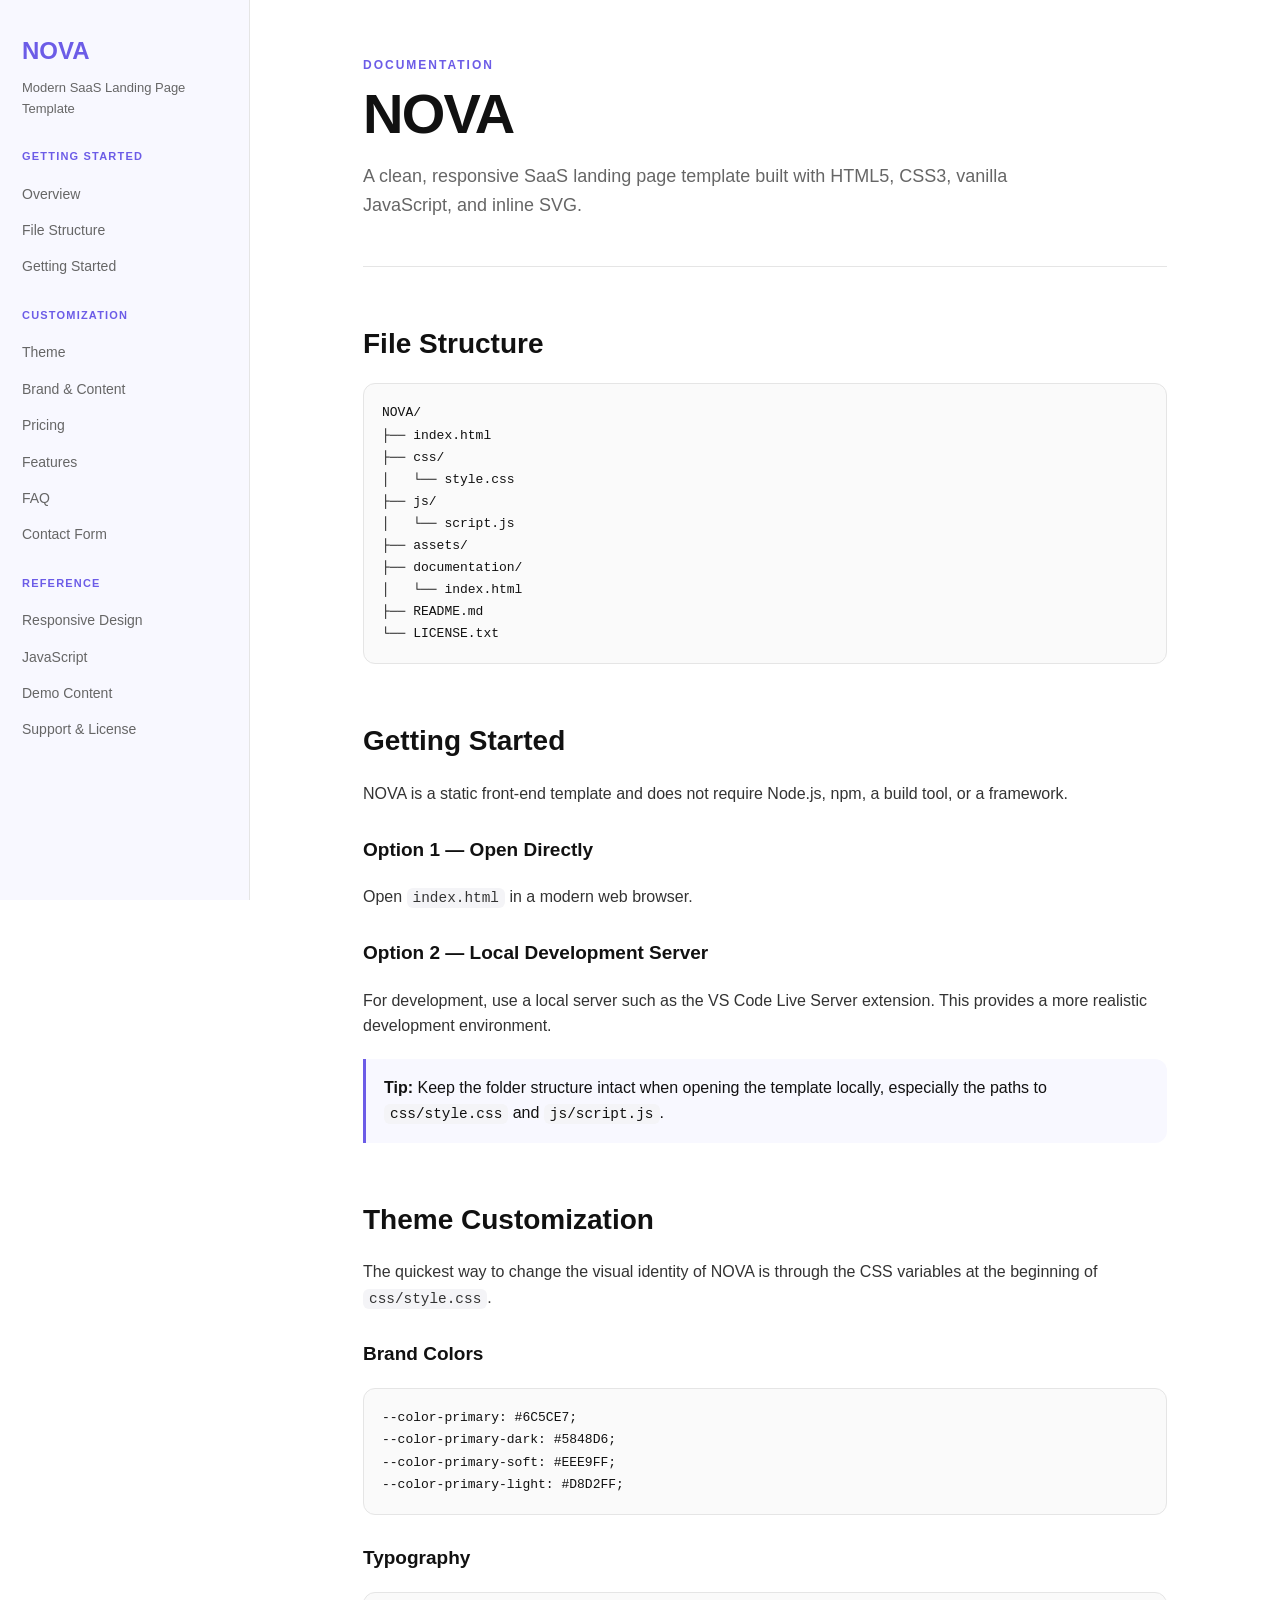
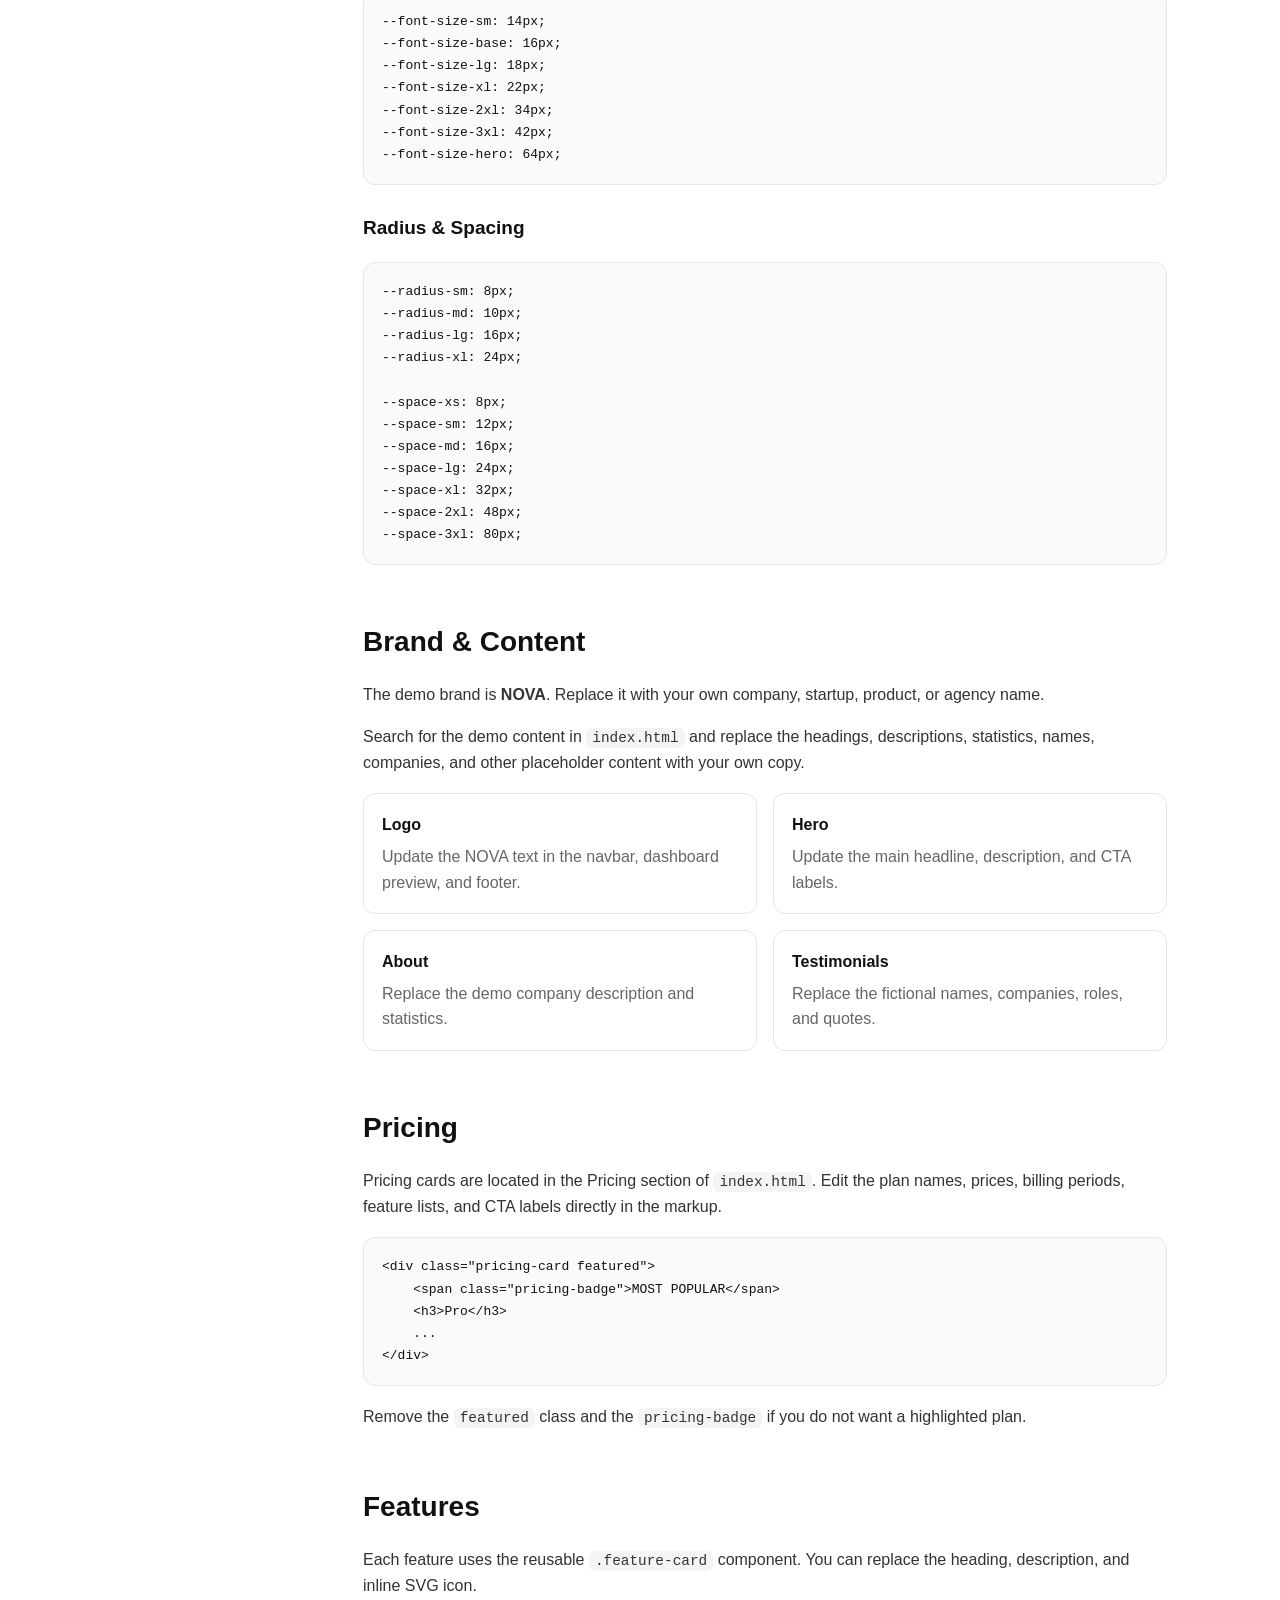
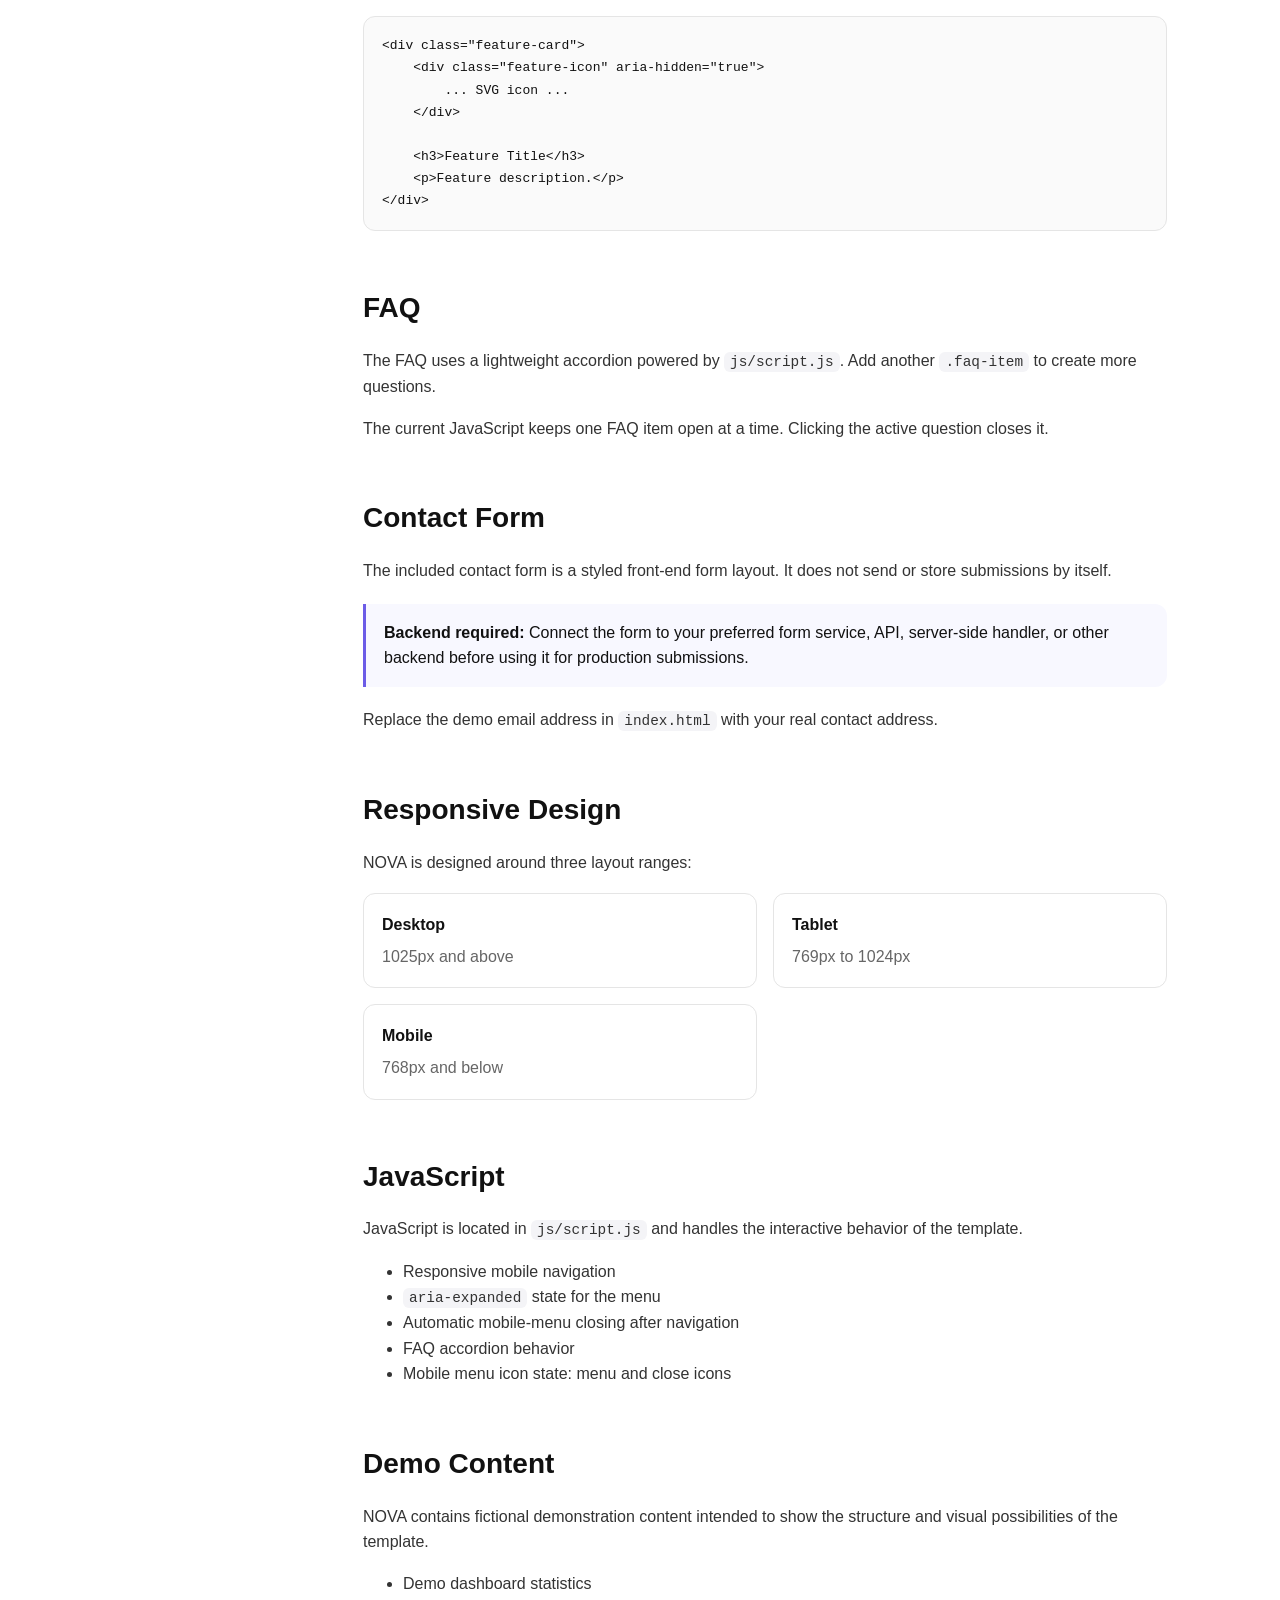
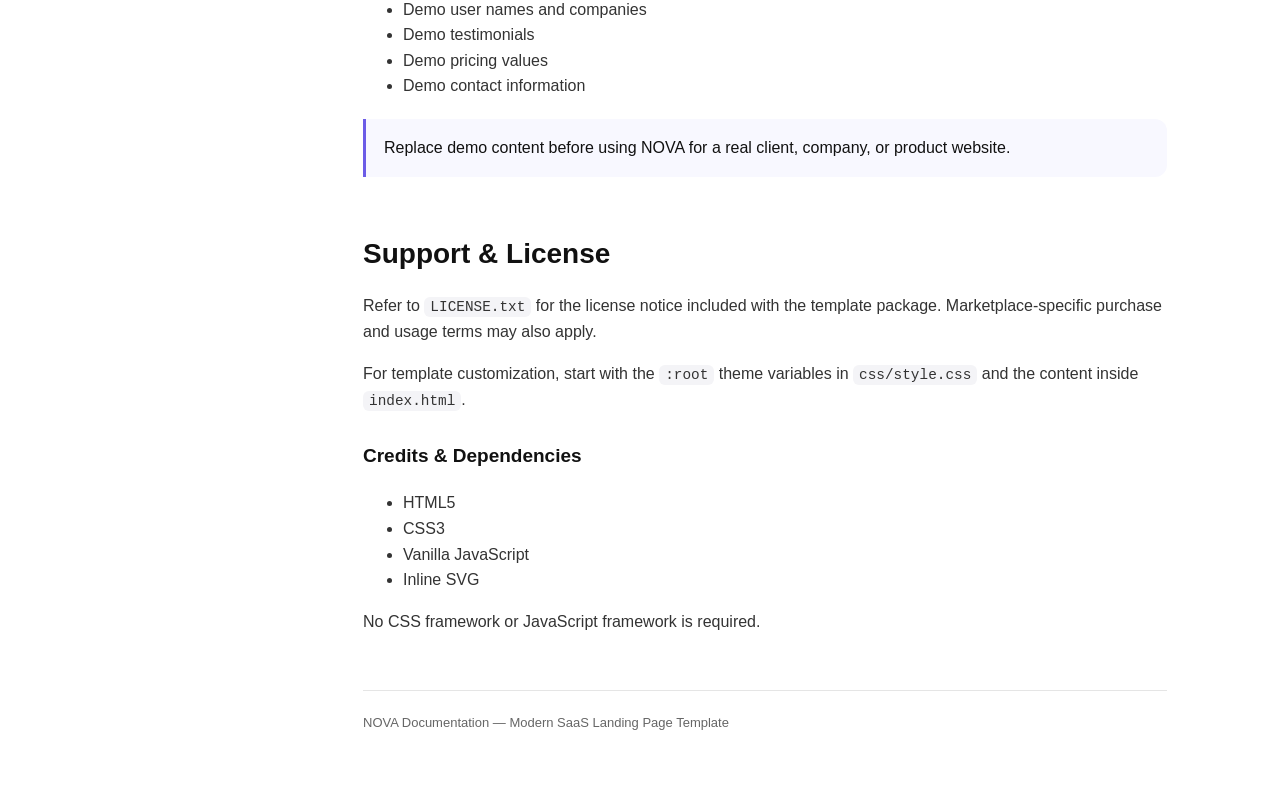
==== documentation/index.html @ a09f8e46 "Initial NOVA template" ====
<!DOCTYPE html>
<html lang="en">
<head>
    <meta charset="UTF-8">
    <meta name="viewport" content="width=device-width, initial-scale=1.0">
    <title>NOVA — Documentation</title>
    <style>
        :root {
            --primary: #6C5CE7;
            --primary-dark: #5848D6;
            --text: #111111;
            --muted: #666666;
            --border: #e5e5e5;
            --surface: #f8f8ff;
            --background: #ffffff;
            --code: #f4f4f7;
            --radius: 12px;
        }

        * { box-sizing: border-box; }
        html { scroll-behavior: smooth; }
        body {
            margin: 0;
            font-family: Arial, sans-serif;
            color: var(--text);
            background: var(--background);
            line-height: 1.6;
        }

        a { color: inherit; }

        .layout {
            display: grid;
            grid-template-columns: 250px minmax(0, 1fr);
            min-height: 100vh;
        }

        .sidebar {
            position: sticky;
            top: 0;
            height: 100vh;
            overflow-y: auto;
            padding: 32px 22px;
            border-right: 1px solid var(--border);
            background: var(--surface);
        }

        .brand {
            display: inline-block;
            margin-bottom: 8px;
            color: var(--primary);
            font-size: 24px;
            font-weight: 700;
            text-decoration: none;
        }

        .tagline {
            margin: 0 0 28px;
            color: var(--muted);
            font-size: 13px;
        }

        .nav-title {
            margin: 22px 0 10px;
            font-size: 11px;
            font-weight: 700;
            letter-spacing: 1.2px;
            color: var(--primary);
        }

        .sidebar nav a {
            display: block;
            padding: 7px 0;
            color: var(--muted);
            font-size: 14px;
            text-decoration: none;
        }

        .sidebar nav a:hover { color: var(--primary); }

        main {
            width: min(100%, 900px);
            padding: 56px 48px 80px;
            margin: 0 auto;
        }

        .hero {
            padding-bottom: 28px;
            border-bottom: 1px solid var(--border);
        }

        .eyebrow {
            margin: 0 0 10px;
            color: var(--primary);
            font-size: 12px;
            font-weight: 700;
            letter-spacing: 2px;
        }

        h1 {
            margin: 0;
            font-size: clamp(38px, 6vw, 56px);
            line-height: 1.05;
            letter-spacing: -1.8px;
        }

        h2 {
            margin-top: 48px;
            padding-top: 12px;
            font-size: 28px;
            line-height: 1.2;
        }

        h3 {
            margin-top: 28px;
            font-size: 19px;
        }

        p, li { color: #333333; }
        .lead { max-width: 720px; color: var(--muted); font-size: 18px; }

        code {
            padding: 2px 6px;
            border-radius: 6px;
            background: var(--code);
            font-family: Consolas, Monaco, monospace;
            font-size: 0.9em;
        }

        pre {
            overflow-x: auto;
            margin: 18px 0;
            padding: 18px;
            border: 1px solid var(--border);
            border-radius: var(--radius);
            background: #fafafa;
        }

        pre code {
            padding: 0;
            background: transparent;
            font-size: 13px;
            line-height: 1.7;
        }

        .note {
            margin: 20px 0;
            padding: 16px 18px;
            border-left: 3px solid var(--primary);
            border-radius: 0 var(--radius) var(--radius) 0;
            background: var(--surface);
        }

        .grid {
            display: grid;
            grid-template-columns: repeat(2, minmax(0, 1fr));
            gap: 16px;
            margin-top: 18px;
        }

        .card {
            padding: 18px;
            border: 1px solid var(--border);
            border-radius: var(--radius);
            background: var(--background);
        }

        .card strong {
            display: block;
            margin-bottom: 6px;
        }

        .muted { color: var(--muted); }

        footer {
            margin-top: 56px;
            padding-top: 22px;
            border-top: 1px solid var(--border);
            color: var(--muted);
            font-size: 13px;
        }

        @media (max-width: 800px) {
            .layout { grid-template-columns: 1fr; }
            .sidebar {
                position: static;
                height: auto;
                border-right: 0;
                border-bottom: 1px solid var(--border);
            }
            main { padding: 36px 22px 60px; }
            .grid { grid-template-columns: 1fr; }
        }
    </style>
</head>
<body>

<div class="layout">

    <aside class="sidebar">
        <a class="brand" href="#top">NOVA</a>
        <p class="tagline">Modern SaaS Landing Page Template</p>

        <nav>
            <div class="nav-title">GETTING STARTED</div>
            <a href="#overview">Overview</a>
            <a href="#structure">File Structure</a>
            <a href="#install">Getting Started</a>

            <div class="nav-title">CUSTOMIZATION</div>
            <a href="#theme">Theme</a>
            <a href="#brand">Brand & Content</a>
            <a href="#pricing">Pricing</a>
            <a href="#features">Features</a>
            <a href="#faq">FAQ</a>
            <a href="#contact">Contact Form</a>

            <div class="nav-title">REFERENCE</div>
            <a href="#responsive">Responsive Design</a>
            <a href="#javascript">JavaScript</a>
            <a href="#demo">Demo Content</a>
            <a href="#support">Support & License</a>
        </nav>
    </aside>

    <main id="top">

        <section class="hero" id="overview">
            <p class="eyebrow">DOCUMENTATION</p>
            <h1>NOVA</h1>
            <p class="lead">
                A clean, responsive SaaS landing page template built with HTML5,
                CSS3, vanilla JavaScript, and inline SVG.
            </p>
        </section>

        <section id="structure">
            <h2>File Structure</h2>
            <pre><code>NOVA/
├── index.html
├── css/
│   └── style.css
├── js/
│   └── script.js
├── assets/
├── documentation/
│   └── index.html
├── README.md
└── LICENSE.txt</code></pre>
        </section>

        <section id="install">
            <h2>Getting Started</h2>
            <p>
                NOVA is a static front-end template and does not require Node.js,
                npm, a build tool, or a framework.
            </p>

            <h3>Option 1 — Open Directly</h3>
            <p>Open <code>index.html</code> in a modern web browser.</p>

            <h3>Option 2 — Local Development Server</h3>
            <p>
                For development, use a local server such as the VS Code Live Server
                extension. This provides a more realistic development environment.
            </p>

            <div class="note">
                <strong>Tip:</strong> Keep the folder structure intact when opening the template locally,
                especially the paths to <code>css/style.css</code> and <code>js/script.js</code>.
            </div>
        </section>

        <section id="theme">
            <h2>Theme Customization</h2>
            <p>
                The quickest way to change the visual identity of NOVA is through the
                CSS variables at the beginning of <code>css/style.css</code>.
            </p>

            <h3>Brand Colors</h3>
            <pre><code>--color-primary: #6C5CE7;
--color-primary-dark: #5848D6;
--color-primary-soft: #EEE9FF;
--color-primary-light: #D8D2FF;</code></pre>

            <h3>Typography</h3>
            <pre><code>--font-size-sm: 14px;
--font-size-base: 16px;
--font-size-lg: 18px;
--font-size-xl: 22px;
--font-size-2xl: 34px;
--font-size-3xl: 42px;
--font-size-hero: 64px;</code></pre>

            <h3>Radius & Spacing</h3>
            <pre><code>--radius-sm: 8px;
--radius-md: 10px;
--radius-lg: 16px;
--radius-xl: 24px;

--space-xs: 8px;
--space-sm: 12px;
--space-md: 16px;
--space-lg: 24px;
--space-xl: 32px;
--space-2xl: 48px;
--space-3xl: 80px;</code></pre>
        </section>

        <section id="brand">
            <h2>Brand & Content</h2>
            <p>
                The demo brand is <strong>NOVA</strong>. Replace it with your own
                company, startup, product, or agency name.
            </p>

            <p>
                Search for the demo content in <code>index.html</code> and replace
                the headings, descriptions, statistics, names, companies, and other
                placeholder content with your own copy.
            </p>

            <div class="grid">
                <div class="card">
                    <strong>Logo</strong>
                    <span class="muted">Update the NOVA text in the navbar, dashboard preview, and footer.</span>
                </div>
                <div class="card">
                    <strong>Hero</strong>
                    <span class="muted">Update the main headline, description, and CTA labels.</span>
                </div>
                <div class="card">
                    <strong>About</strong>
                    <span class="muted">Replace the demo company description and statistics.</span>
                </div>
                <div class="card">
                    <strong>Testimonials</strong>
                    <span class="muted">Replace the fictional names, companies, roles, and quotes.</span>
                </div>
            </div>
        </section>

        <section id="pricing">
            <h2>Pricing</h2>
            <p>
                Pricing cards are located in the Pricing section of <code>index.html</code>.
                Edit the plan names, prices, billing periods, feature lists, and CTA labels directly in the markup.
            </p>

            <pre><code>&lt;div class="pricing-card featured"&gt;
    &lt;span class="pricing-badge"&gt;MOST POPULAR&lt;/span&gt;
    &lt;h3&gt;Pro&lt;/h3&gt;
    ...
&lt;/div&gt;</code></pre>

            <p>
                Remove the <code>featured</code> class and the <code>pricing-badge</code>
                if you do not want a highlighted plan.
            </p>
        </section>

        <section id="features">
            <h2>Features</h2>
            <p>
                Each feature uses the reusable <code>.feature-card</code> component.
                You can replace the heading, description, and inline SVG icon.
            </p>

            <pre><code>&lt;div class="feature-card"&gt;
    &lt;div class="feature-icon" aria-hidden="true"&gt;
        ... SVG icon ...
    &lt;/div&gt;

    &lt;h3&gt;Feature Title&lt;/h3&gt;
    &lt;p&gt;Feature description.&lt;/p&gt;
&lt;/div&gt;</code></pre>
        </section>

        <section id="faq">
            <h2>FAQ</h2>
            <p>
                The FAQ uses a lightweight accordion powered by <code>js/script.js</code>.
                Add another <code>.faq-item</code> to create more questions.
            </p>

            <p>
                The current JavaScript keeps one FAQ item open at a time. Clicking the
                active question closes it.
            </p>
        </section>

        <section id="contact">
            <h2>Contact Form</h2>
            <p>
                The included contact form is a styled front-end form layout. It does not
                send or store submissions by itself.
            </p>

            <div class="note">
                <strong>Backend required:</strong> Connect the form to your preferred form service,
                API, server-side handler, or other backend before using it for production submissions.
            </div>

            <p>
                Replace the demo email address in <code>index.html</code> with your real contact address.
            </p>
        </section>

        <section id="responsive">
            <h2>Responsive Design</h2>
            <p>NOVA is designed around three layout ranges:</p>

            <div class="grid">
                <div class="card">
                    <strong>Desktop</strong>
                    <span class="muted">1025px and above</span>
                </div>
                <div class="card">
                    <strong>Tablet</strong>
                    <span class="muted">769px to 1024px</span>
                </div>
                <div class="card">
                    <strong>Mobile</strong>
                    <span class="muted">768px and below</span>
                </div>
            </div>
        </section>

        <section id="javascript">
            <h2>JavaScript</h2>
            <p>
                JavaScript is located in <code>js/script.js</code> and handles the interactive behavior of the template.
            </p>

            <ul>
                <li>Responsive mobile navigation</li>
                <li><code>aria-expanded</code> state for the menu</li>
                <li>Automatic mobile-menu closing after navigation</li>
                <li>FAQ accordion behavior</li>
                <li>Mobile menu icon state: menu and close icons</li>
            </ul>
        </section>

        <section id="demo">
            <h2>Demo Content</h2>
            <p>
                NOVA contains fictional demonstration content intended to show the structure and visual possibilities of the template.
            </p>

            <ul>
                <li>Demo dashboard statistics</li>
                <li>Demo user names and companies</li>
                <li>Demo testimonials</li>
                <li>Demo pricing values</li>
                <li>Demo contact information</li>
            </ul>

            <div class="note">
                Replace demo content before using NOVA for a real client, company, or product website.
            </div>
        </section>

        <section id="support">
            <h2>Support & License</h2>
            <p>
                Refer to <code>LICENSE.txt</code> for the license notice included with the template package.
                Marketplace-specific purchase and usage terms may also apply.
            </p>

            <p>
                For template customization, start with the <code>:root</code> theme variables in
                <code>css/style.css</code> and the content inside <code>index.html</code>.
            </p>

            <h3>Credits & Dependencies</h3>
            <ul>
                <li>HTML5</li>
                <li>CSS3</li>
                <li>Vanilla JavaScript</li>
                <li>Inline SVG</li>
            </ul>
            <p>No CSS framework or JavaScript framework is required.</p>
        </section>

        <footer>
            NOVA Documentation — Modern SaaS Landing Page Template
        </footer>

    </main>
</div>

</body>
</html>
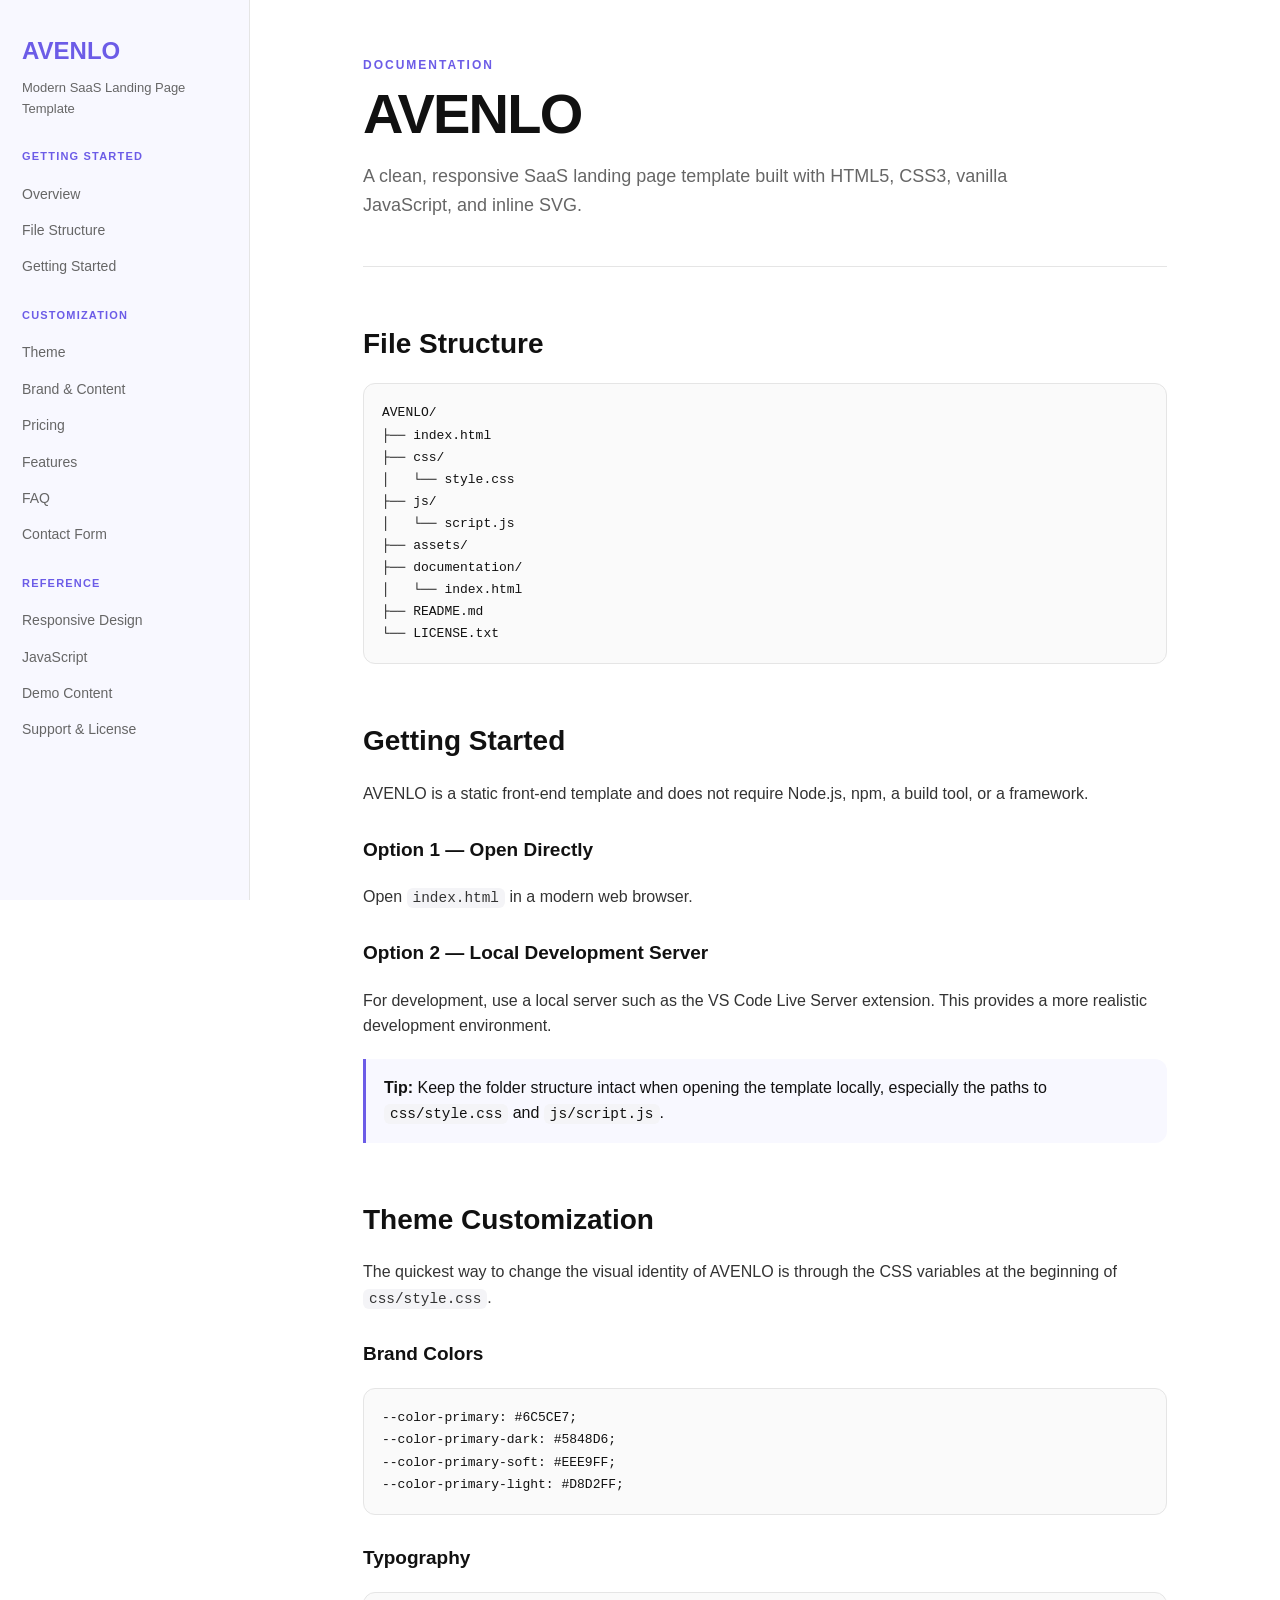
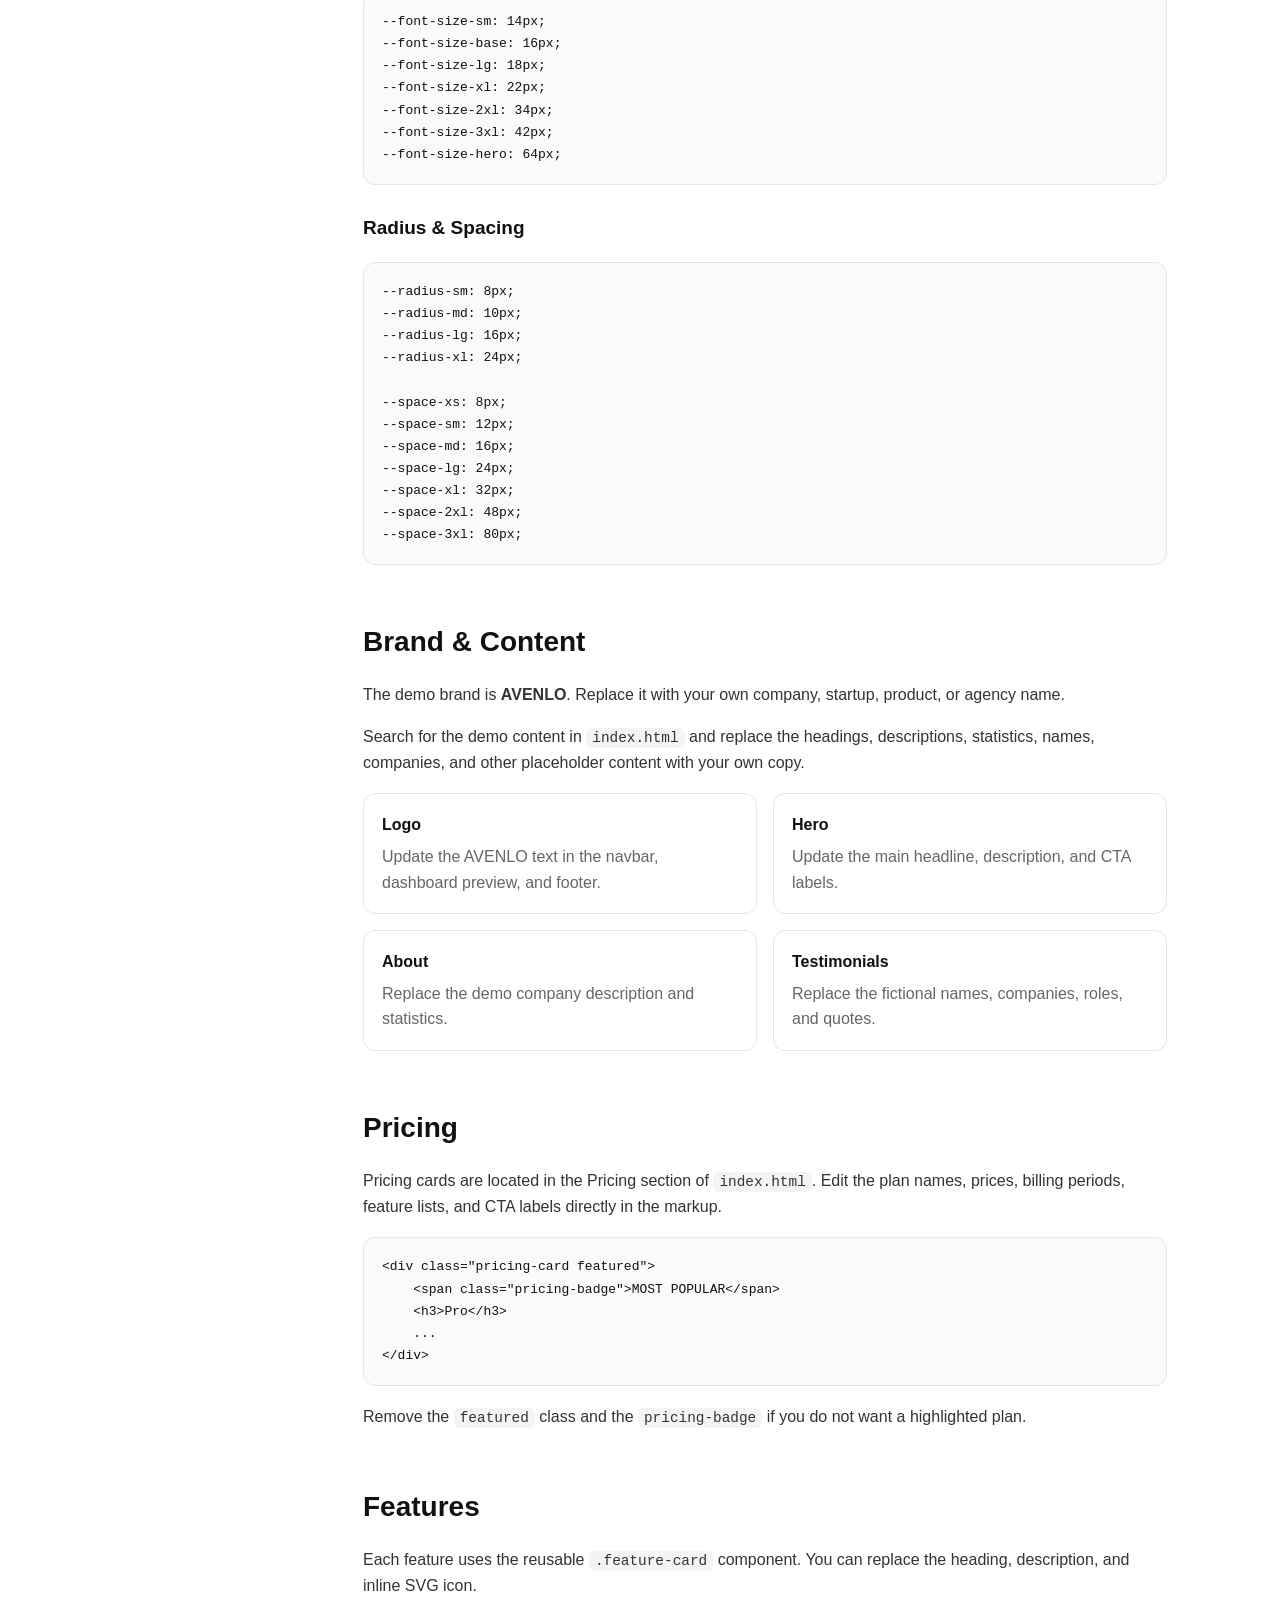
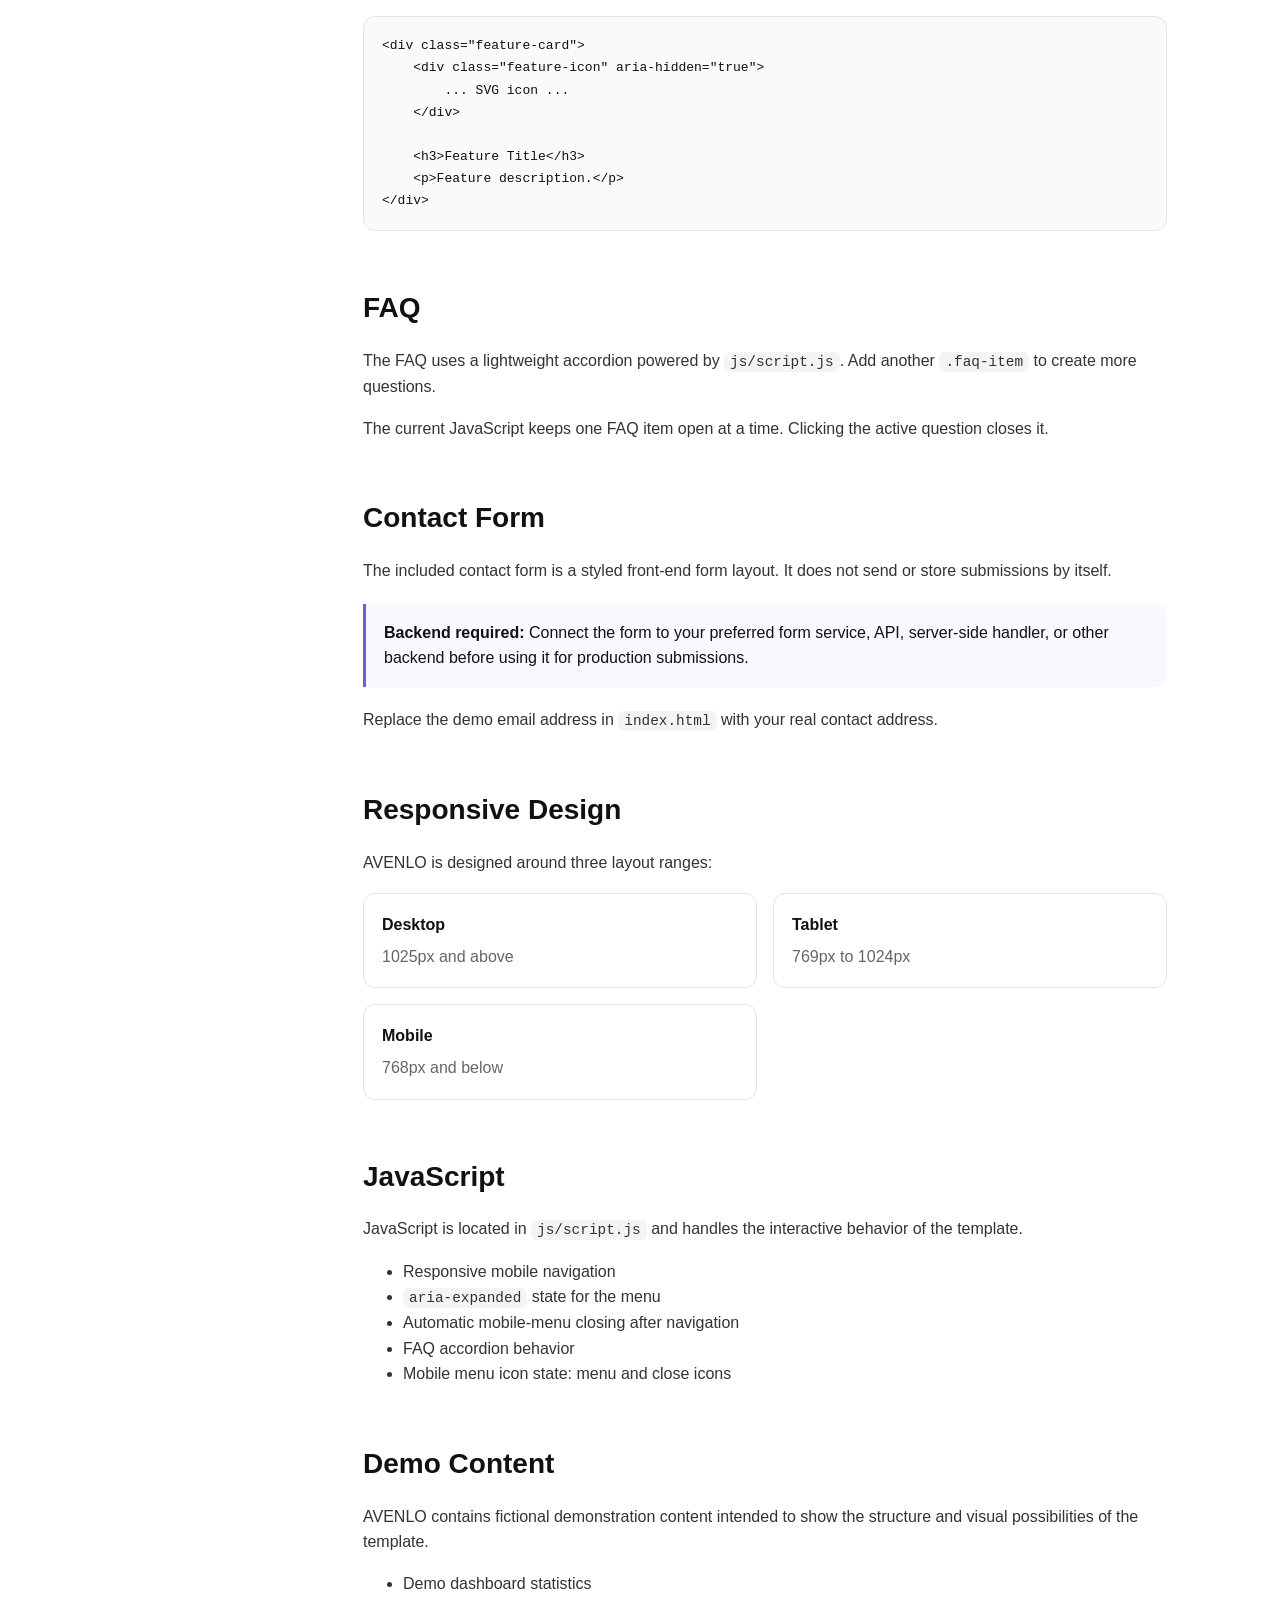
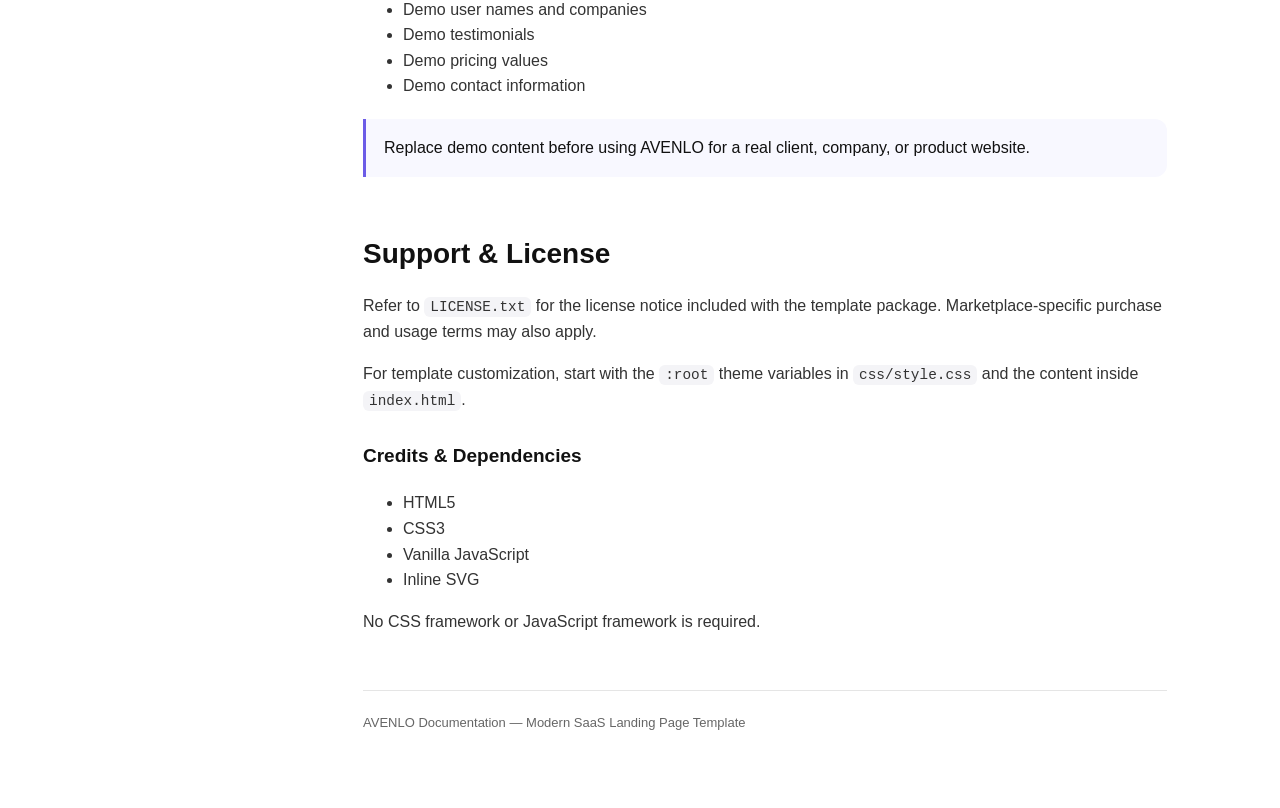
==== commit 50df0fb0: "Rename NOVA to AVENLO" ====
--- a/documentation/index.html
+++ b/documentation/index.html
@@ -3,7 +3,7 @@
 <head>
     <meta charset="UTF-8">
     <meta name="viewport" content="width=device-width, initial-scale=1.0">
-    <title>NOVA — Documentation</title>
+    <title>AVENLO — Documentation</title>
     <style>
         :root {
             --primary: #6C5CE7;
@@ -198,7 +198,7 @@
 <div class="layout">
 
     <aside class="sidebar">
-        <a class="brand" href="#top">NOVA</a>
+        <a class="brand" href="#top">AVENLO</a>
         <p class="tagline">Modern SaaS Landing Page Template</p>
 
         <nav>
@@ -227,7 +227,7 @@
 
         <section class="hero" id="overview">
             <p class="eyebrow">DOCUMENTATION</p>
-            <h1>NOVA</h1>
+            <h1>AVENLO</h1>
             <p class="lead">
                 A clean, responsive SaaS landing page template built with HTML5,
                 CSS3, vanilla JavaScript, and inline SVG.
@@ -236,7 +236,7 @@
 
         <section id="structure">
             <h2>File Structure</h2>
-            <pre><code>NOVA/
+            <pre><code>AVENLO/
 ├── index.html
 ├── css/
 │   └── style.css
@@ -252,7 +252,7 @@
         <section id="install">
             <h2>Getting Started</h2>
             <p>
-                NOVA is a static front-end template and does not require Node.js,
+                AVENLO is a static front-end template and does not require Node.js,
                 npm, a build tool, or a framework.
             </p>
 
@@ -274,7 +274,7 @@
         <section id="theme">
             <h2>Theme Customization</h2>
             <p>
-                The quickest way to change the visual identity of NOVA is through the
+                The quickest way to change the visual identity of AVENLO is through the
                 CSS variables at the beginning of <code>css/style.css</code>.
             </p>
 
@@ -311,7 +311,7 @@
         <section id="brand">
             <h2>Brand & Content</h2>
             <p>
-                The demo brand is <strong>NOVA</strong>. Replace it with your own
+                The demo brand is <strong>AVENLO</strong>. Replace it with your own
                 company, startup, product, or agency name.
             </p>
 
@@ -324,7 +324,7 @@
             <div class="grid">
                 <div class="card">
                     <strong>Logo</strong>
-                    <span class="muted">Update the NOVA text in the navbar, dashboard preview, and footer.</span>
+                    <span class="muted">Update the AVENLO text in the navbar, dashboard preview, and footer.</span>
                 </div>
                 <div class="card">
                     <strong>Hero</strong>
@@ -409,7 +409,7 @@
 
         <section id="responsive">
             <h2>Responsive Design</h2>
-            <p>NOVA is designed around three layout ranges:</p>
+            <p>AVENLO is designed around three layout ranges:</p>
 
             <div class="grid">
                 <div class="card">
@@ -445,7 +445,7 @@
         <section id="demo">
             <h2>Demo Content</h2>
             <p>
-                NOVA contains fictional demonstration content intended to show the structure and visual possibilities of the template.
+                AVENLO contains fictional demonstration content intended to show the structure and visual possibilities of the template.
             </p>
 
             <ul>
@@ -457,7 +457,7 @@
             </ul>
 
             <div class="note">
-                Replace demo content before using NOVA for a real client, company, or product website.
+                Replace demo content before using AVENLO for a real client, company, or product website.
             </div>
         </section>
 
@@ -484,7 +484,7 @@
         </section>
 
         <footer>
-            NOVA Documentation — Modern SaaS Landing Page Template
+            AVENLO Documentation — Modern SaaS Landing Page Template
         </footer>
 
     </main>
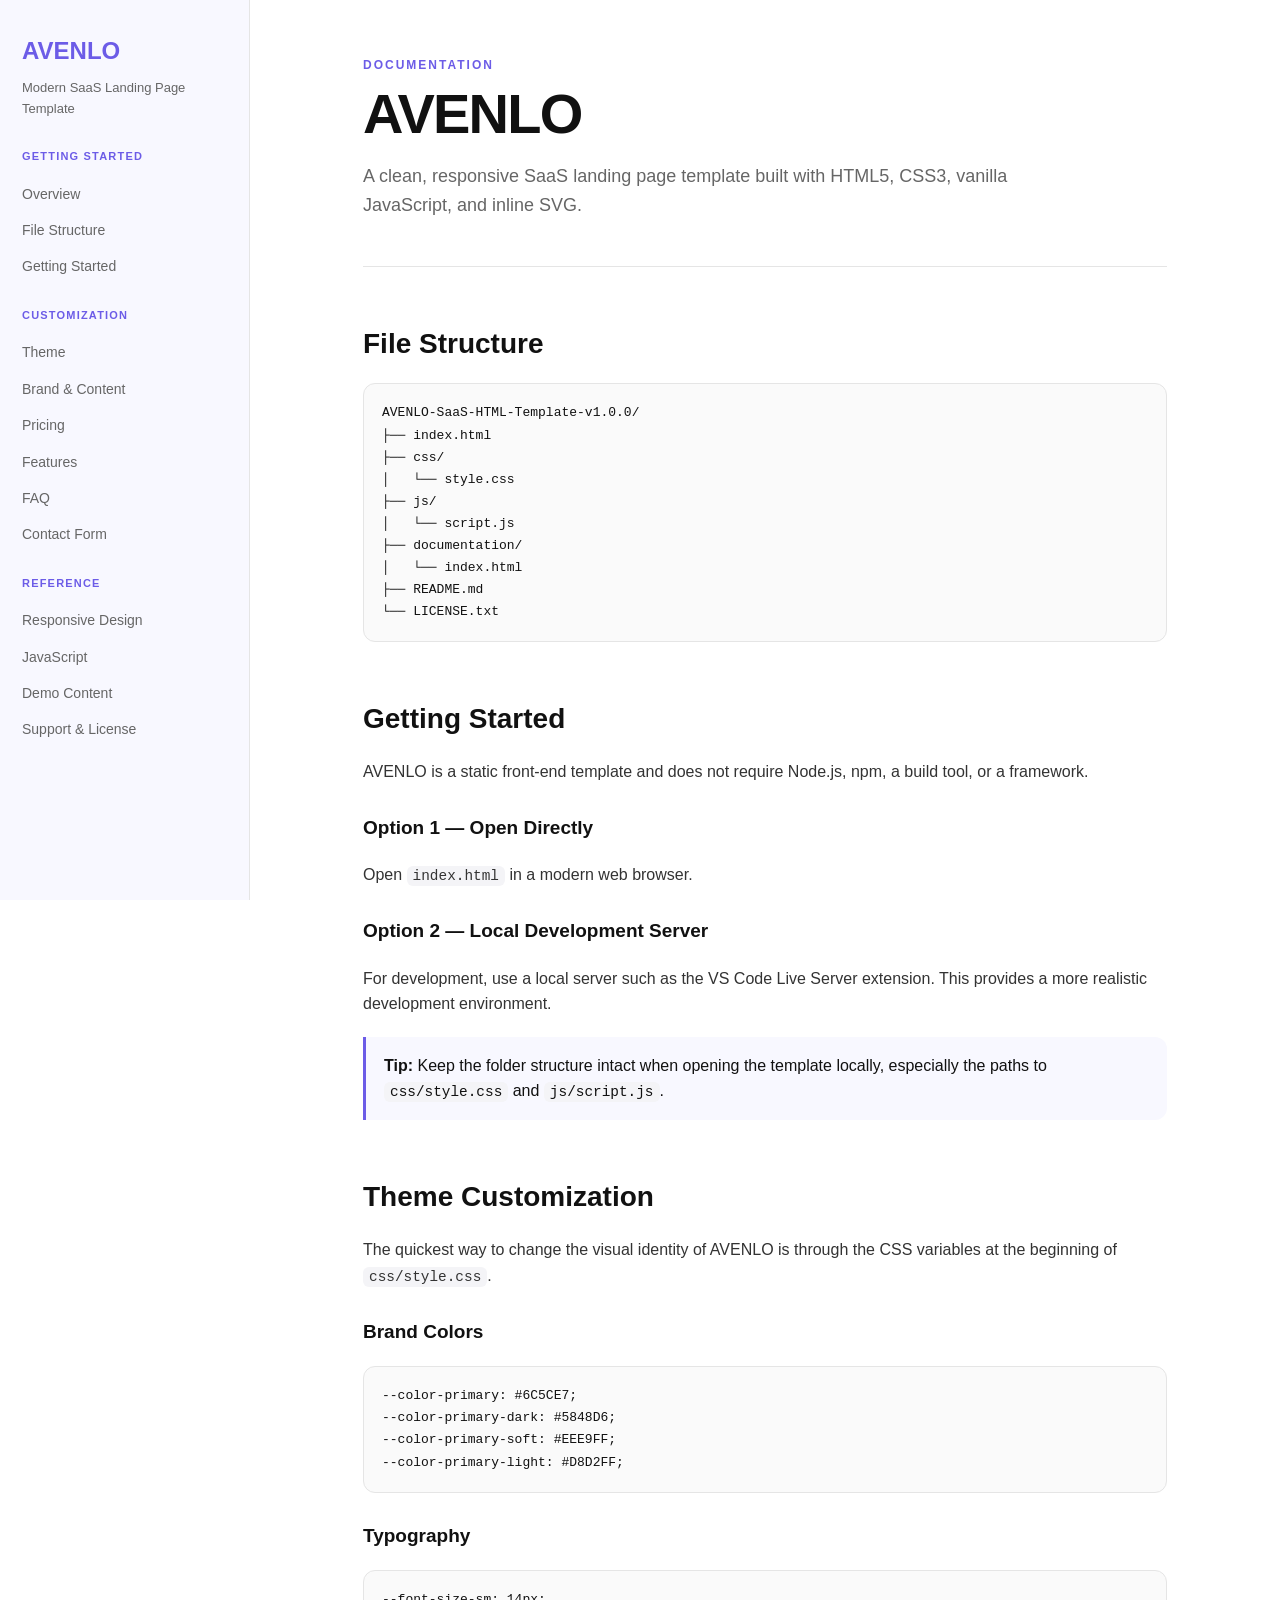
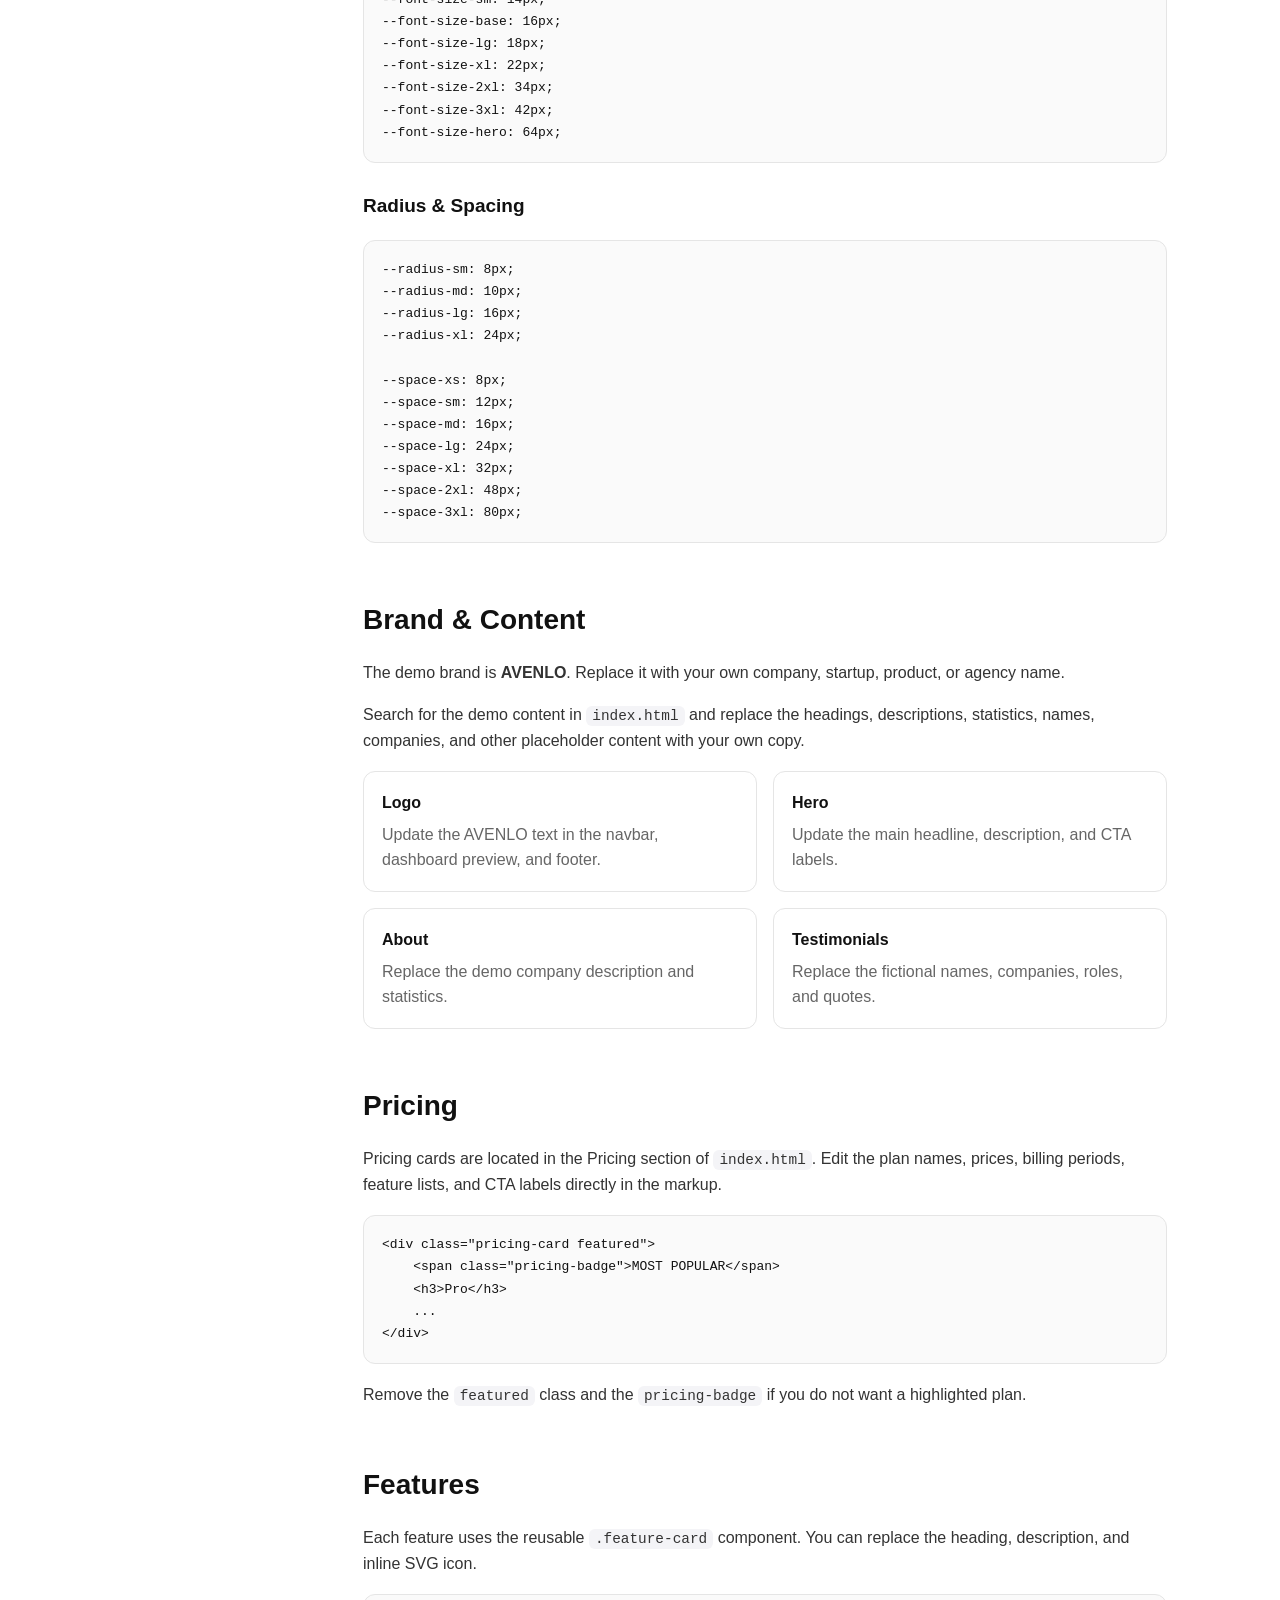
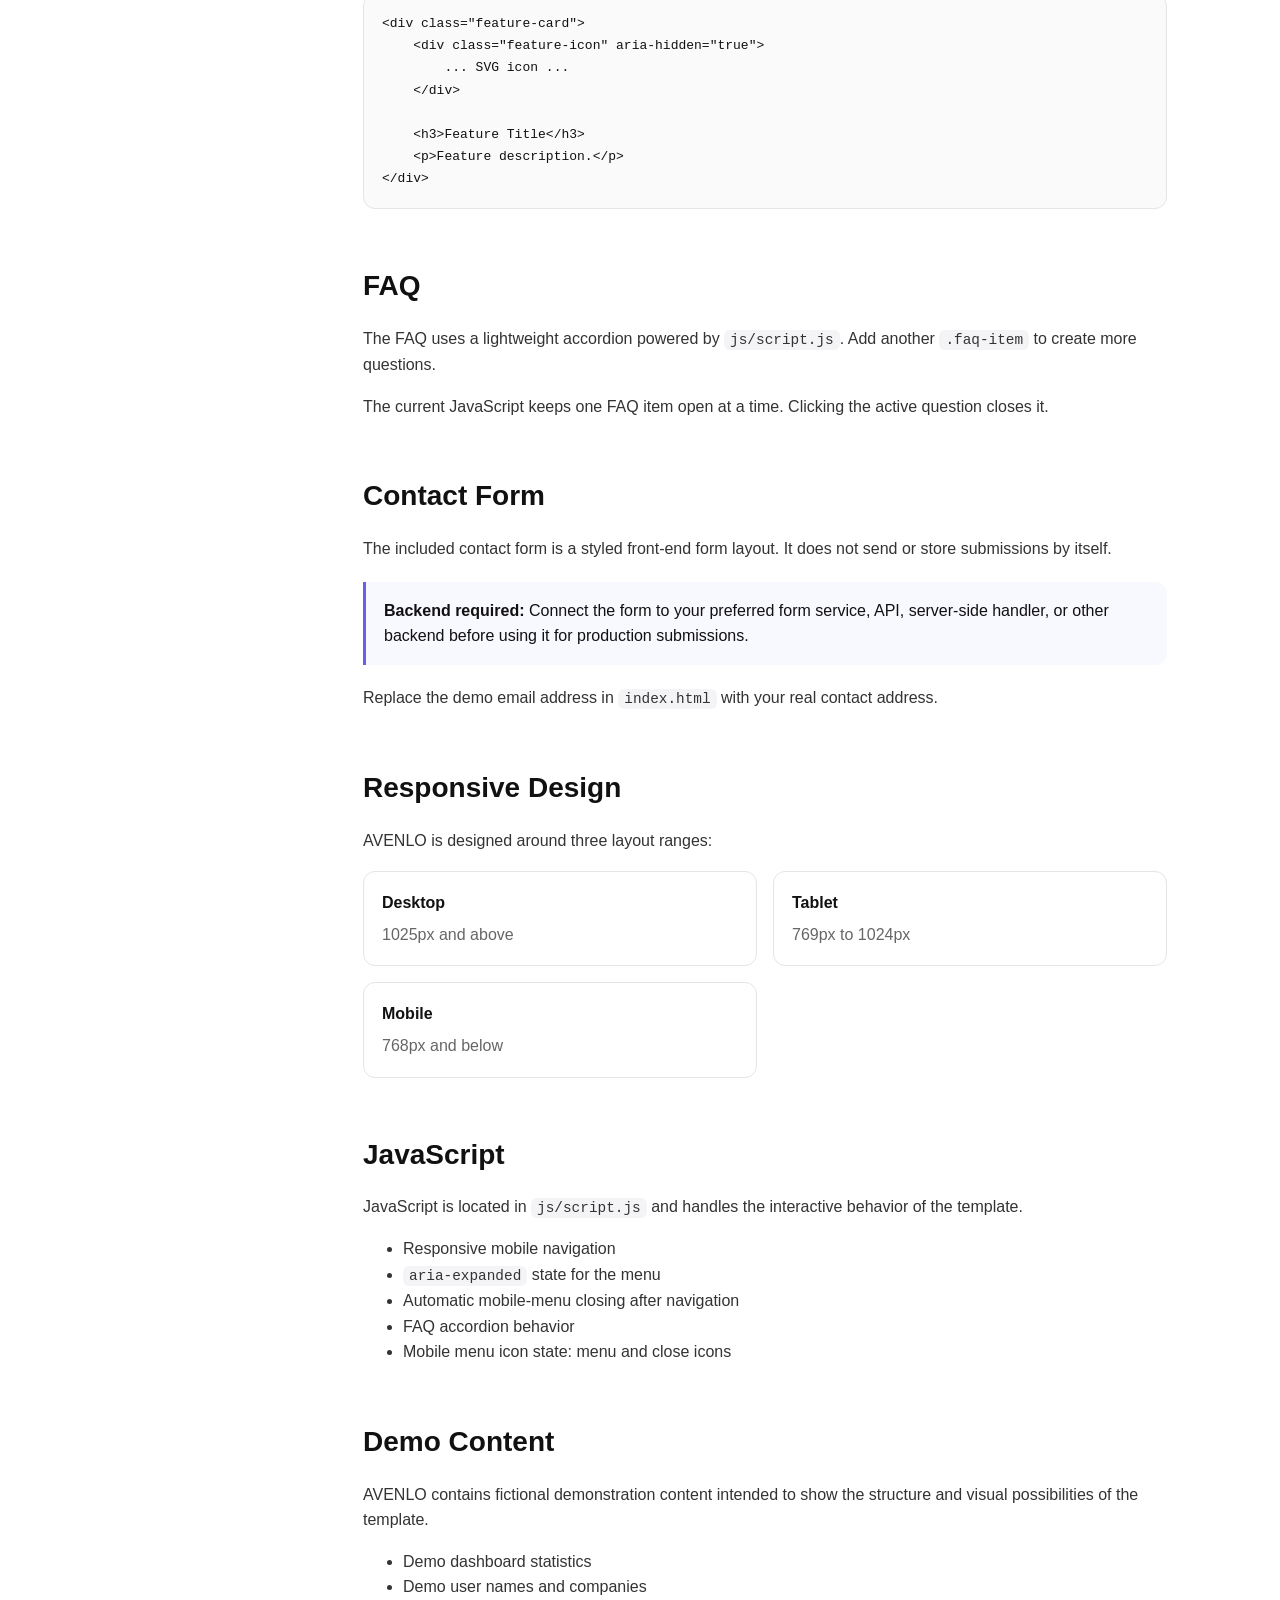
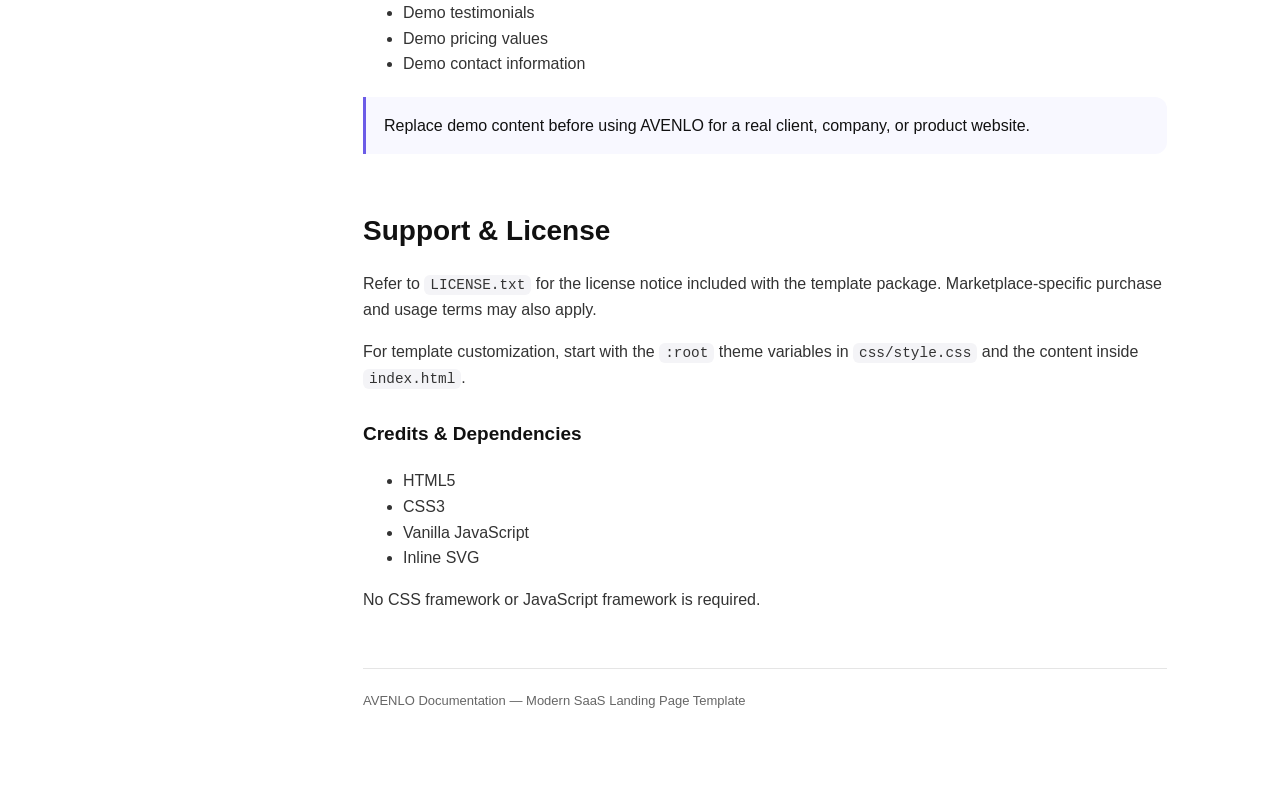
==== commit 987228e0: "Updated README.md" ====
--- a/documentation/index.html
+++ b/documentation/index.html
@@ -236,13 +236,12 @@
 
         <section id="structure">
             <h2>File Structure</h2>
-            <pre><code>AVENLO/
+            <pre><code>AVENLO-SaaS-HTML-Template-v1.0.0/
 ├── index.html
 ├── css/
 │   └── style.css
 ├── js/
 │   └── script.js
-├── assets/
 ├── documentation/
 │   └── index.html
 ├── README.md
